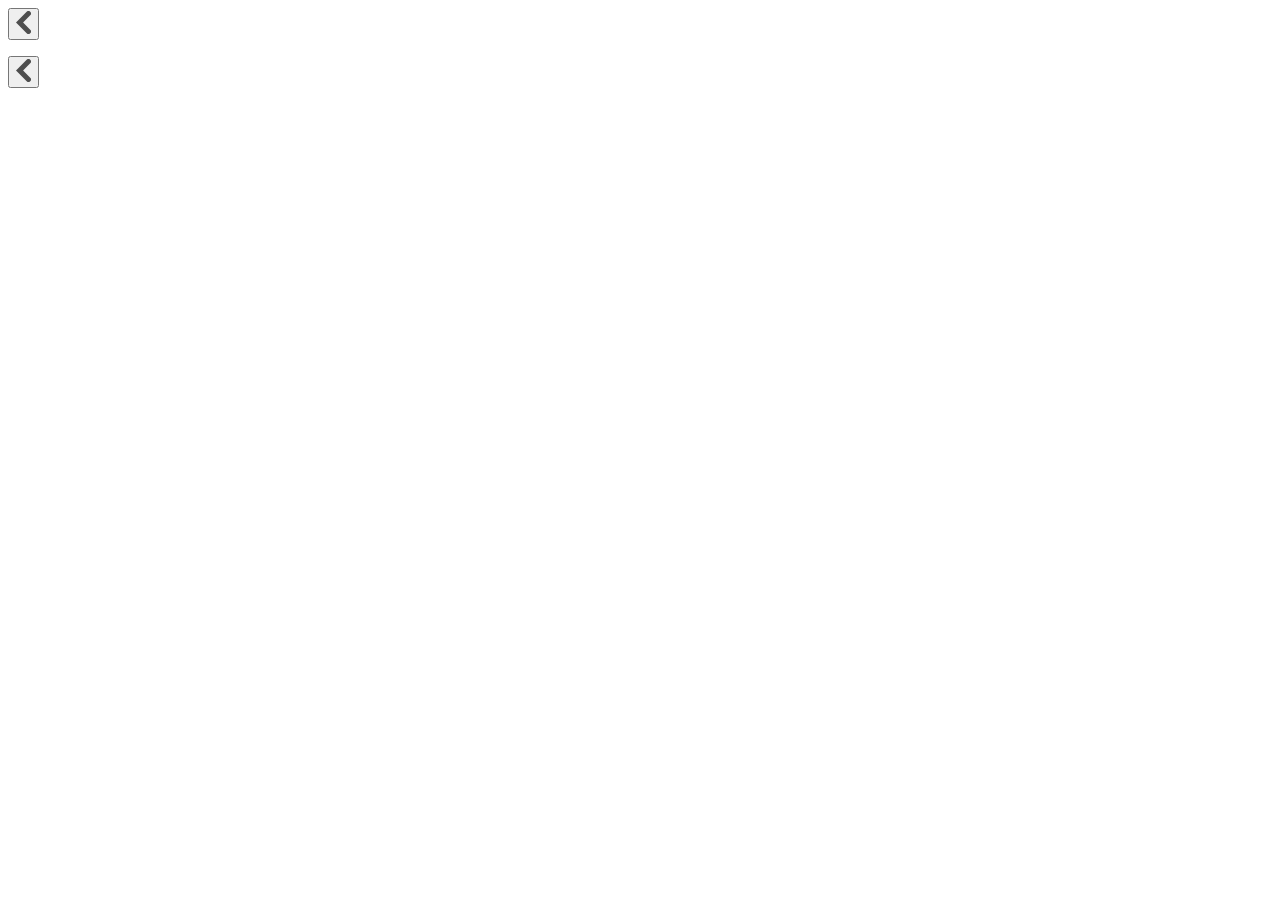
==== index.html @ 74731f48 "index" ====
<!DOCTYPE html>
<html lang="en">
  <head>
    <meta charset="UTF-8" />
    <meta http-equiv="X-UA-Compatible" content="IE=edge" />
    <meta name="viewport" content="width=device-width, initial-scale=1.0" />
    <link rel="stylesheet" href="/Gallery/public/style.css" />
    <title>Gallery</title>
  </head>
  <body>
    <div class="container">
      <button class="leftArrow">
        <img src="assets/images/arrow.svg" />
      </button>
      <ul class="mainImage"></ul>
      <button class="rightArrow">
        <img src="assets/images/arrow.svg" />
      </button>
    </div>
    <nav>
      <ul></ul>
    </nav>
    <script src="/Gallery/public/gallery.js"></script>
  </body>
</html>
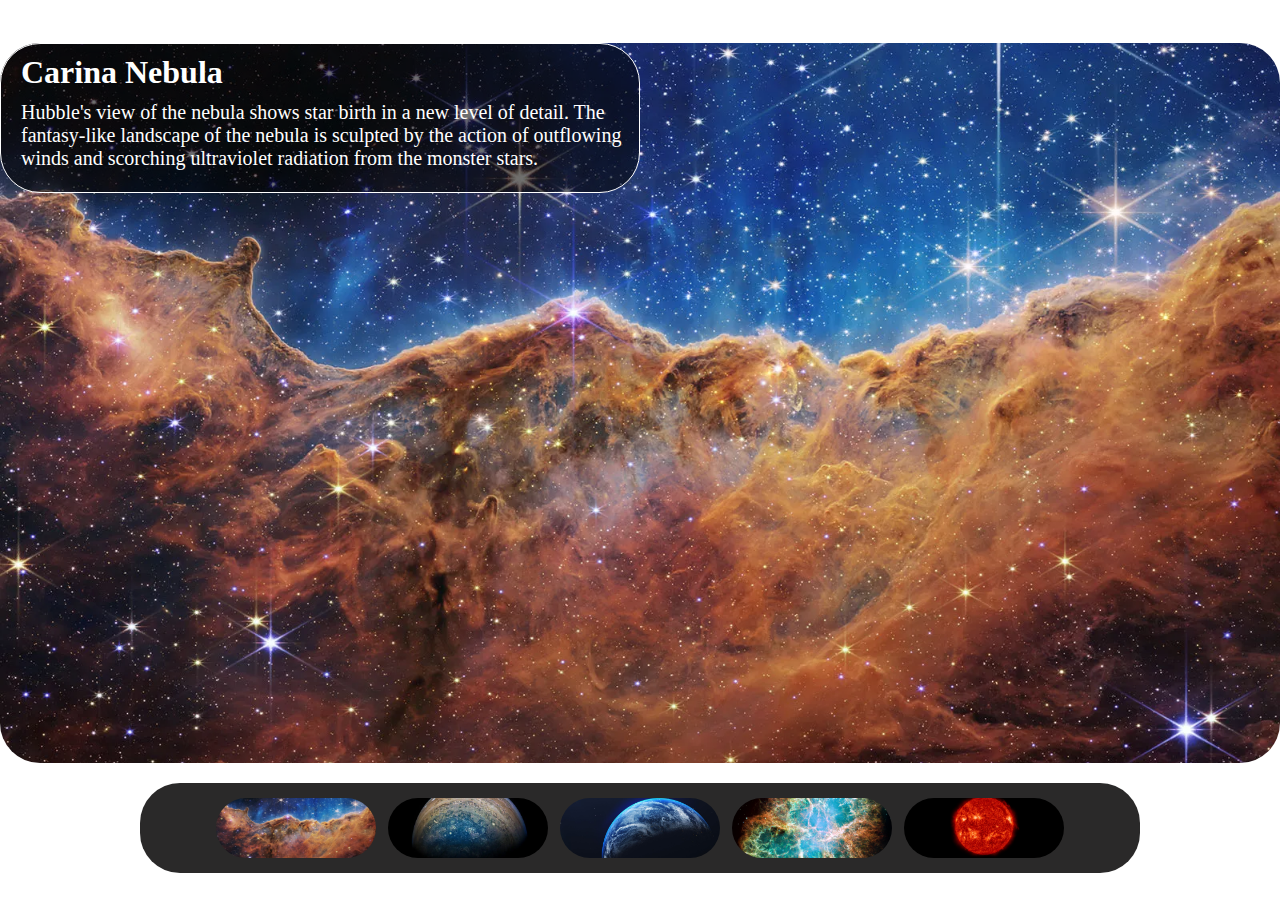
==== commit ed9a81f8: "index" ====
--- a/index.html
+++ b/index.html
@@ -4,7 +4,7 @@
     <meta charset="UTF-8" />
     <meta http-equiv="X-UA-Compatible" content="IE=edge" />
     <meta name="viewport" content="width=device-width, initial-scale=1.0" />
-    <link rel="stylesheet" href="/Gallery/public/style.css" />
+    <link rel="stylesheet" href="public/style.css" />
     <title>Gallery</title>
   </head>
   <body>
@@ -20,6 +20,6 @@
     <nav>
       <ul></ul>
     </nav>
-    <script src="/Gallery/public/gallery.js"></script>
+    <script src="public/gallery.js"></script>
   </body>
 </html>
--- a/public/style.css
+++ b/public/style.css
@@ -0,0 +1,151 @@
+html * {
+  box-sizing: border-box;
+}
+
+body {
+  display: flex;
+  margin: 0;
+  flex-direction: column;
+  align-items: center;
+  height: 100vh;
+  justify-content: center;
+  background-image: url("../assets/images/milkyWay.jpg");
+  background-repeat: no-repeat;
+  background-size: cover;
+}
+
+img {
+  width: 1280px;
+  height: 720px;
+  object-fit: cover;
+}
+
+li {
+  list-style: none;
+}
+
+button img {
+  width: 40px;
+  height: 62px;
+}
+
+ul {
+  padding: 0;
+}
+
+nav {
+  justify-content: center;
+  background-color: #2a2929;
+  border-radius: 40px;
+  width: 1000px;
+  height: 90px;
+  display: flex;
+  align-items: center;
+}
+
+button {
+  background: none;
+  border: none;
+}
+h1 {
+  color: white;
+  margin: 10px;
+}
+
+p {
+  color: white;
+  margin: 10px;
+  font-size: 20px;
+}
+
+.leftArrow {
+  cursor: pointer;
+}
+
+.rightArrow {
+  cursor: pointer;
+  transform: scaleX(-1);
+}
+
+.rightArrow img:hover {
+  opacity: 30%;
+  border-radius: 10px;
+  transition: 0.5s;
+}
+
+.leftArrow img:hover {
+  opacity: 30%;
+  border-radius: 10px;
+  transition: 0.5s;
+}
+
+.leftArrow img {
+  transition: 0.5s;
+}
+
+.rightArrow img {
+  transition: 0.5s;
+}
+
+.container {
+  display: flex;
+  flex-direction: row;
+  align-items: center;
+}
+
+.navImages {
+  display: flex;
+  flex-direction: row;
+}
+
+.navImages button img {
+  height: 60px;
+  width: 160px;
+  border-radius: 40px;
+  display: flex;
+  flex-grow: 1;
+  transition: 0.4s;
+}
+
+.mainImage img {
+  border-radius: 40px;
+}
+
+.mainImage .description {
+  height: 150px;
+  position: absolute;
+  background-color: #0000008f;
+  border: solid 1px white;
+  width: 640px;
+
+  border-radius: 40px;
+  padding-left: 10px;
+}
+
+.navImages button img:hover {
+  height: 80px;
+  width: 180px;
+  transition: 0.4s;
+}
+
+.navImages button {
+  position: relative;
+}
+
+.navImages button:hover::before {
+  content: attr(title);
+  position: absolute;
+  color: white;
+  border: solid 2px white;
+  background-color: black;
+  padding: 10px;
+  border-radius: 20px;
+  left: 50%;
+  top: -80px;
+  transform: translateX(-50%);
+}
+.active img {
+  height: 80px !important;
+  width: 180px !important;
+  transition: 0.4s;
+}
